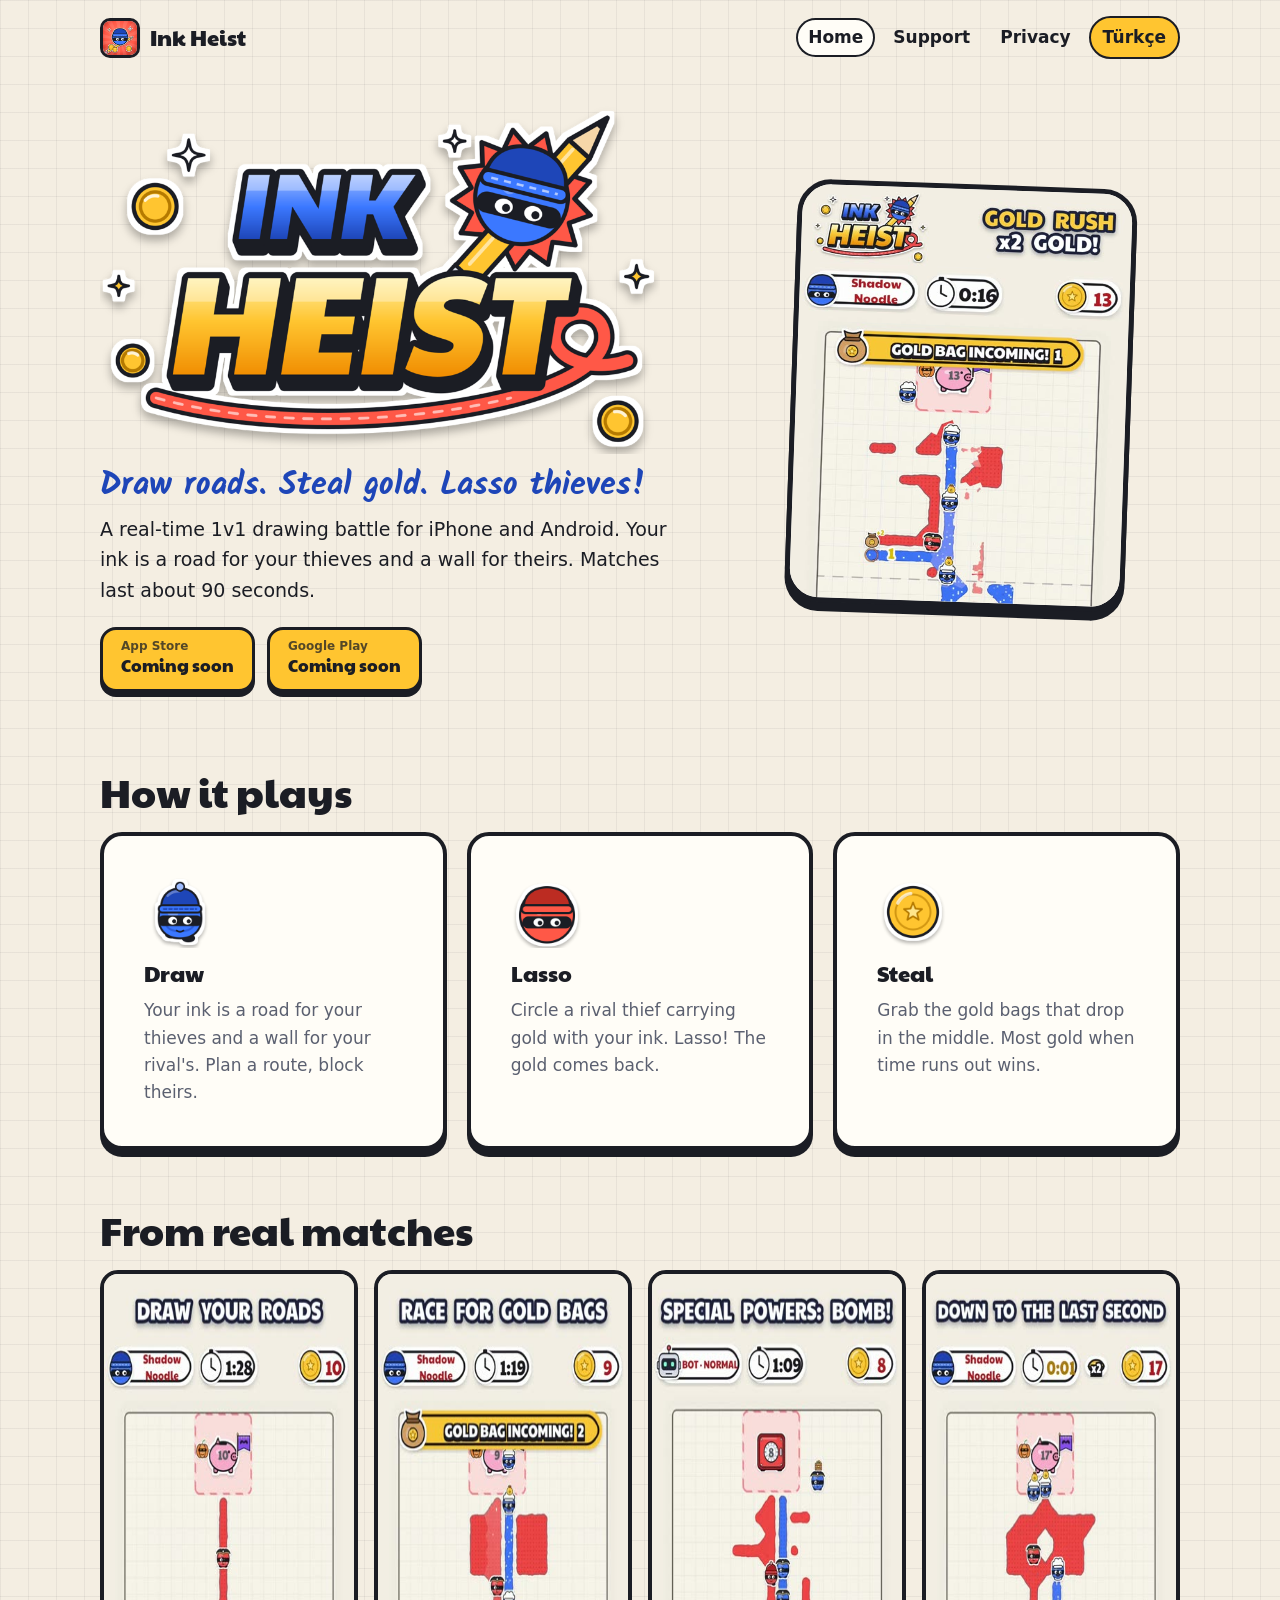
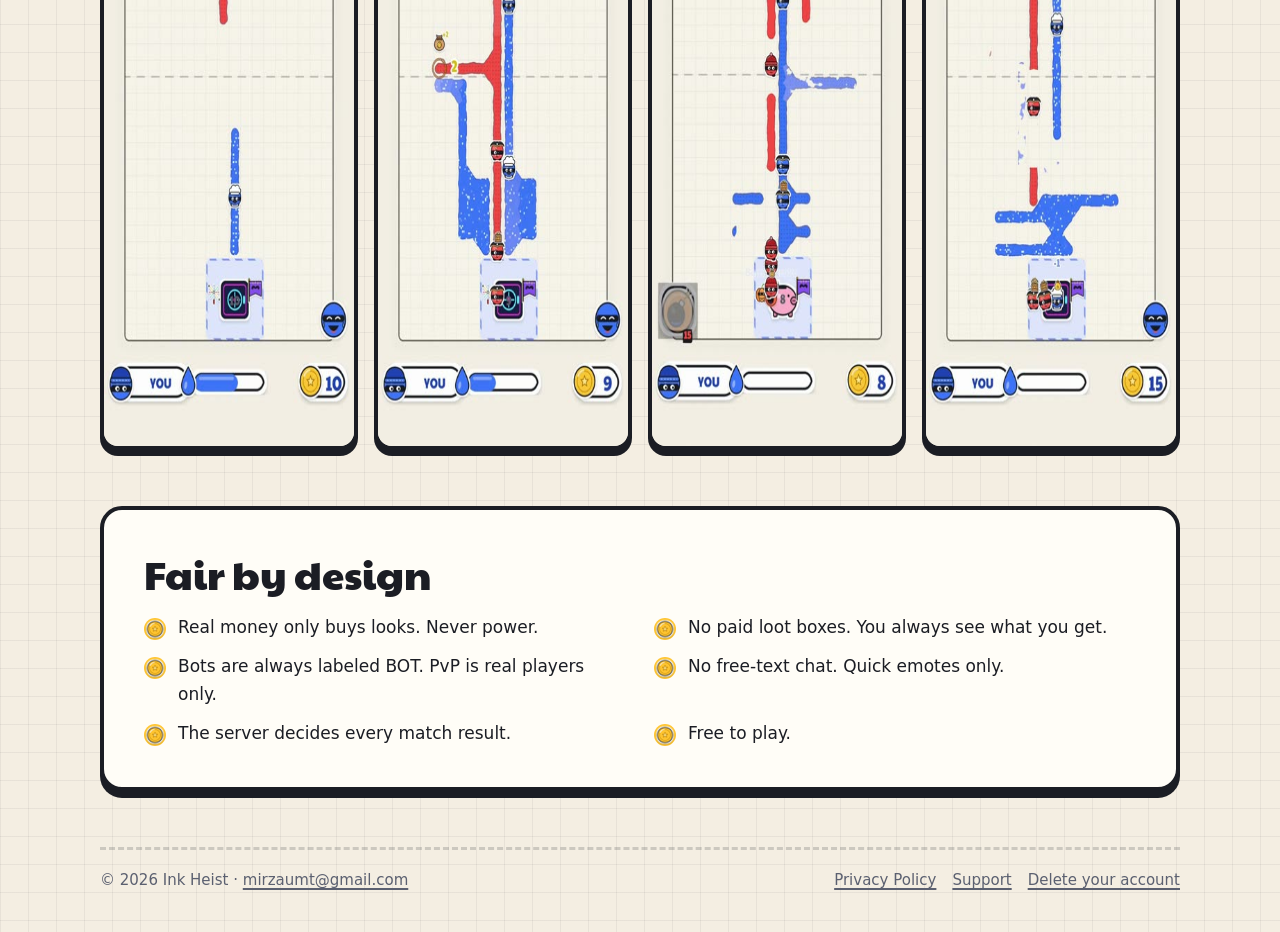
==== index.html @ 4b84d2a7 "Ink Heist site: home, privacy, support, account deletion (EN + TR)" ====
<!doctype html>
<html lang="en">
<head>
<meta charset="utf-8">
<meta name="viewport" content="width=device-width, initial-scale=1">
<title>Ink Heist: real-time 1v1 drawing battles</title>
<meta name="description" content="Draw roads, steal gold, lasso thieves. A real-time 1v1 drawing game for iPhone and Android.">
<meta property="og:title" content="Ink Heist: real-time 1v1 drawing battles">
<meta property="og:description" content="Draw roads, steal gold, lasso thieves. A real-time 1v1 drawing game for iPhone and Android.">
<meta property="og:image" content="assets/icon-512.png">
<link rel="alternate" hreflang="en" href="index.html">
<link rel="alternate" hreflang="tr" href="tr/index.html">
<link rel="icon" type="image/png" href="assets/favicon.png">
<link rel="apple-touch-icon" href="assets/apple-touch-icon.png">
<link rel="stylesheet" href="style.css">
</head>
<body>
<header class="top"><div class="wrap">
  <a class="brand" href="index.html"><img src="assets/icon-512.png" alt="" width="40" height="40">Ink Heist</a>
  <nav class="nav" aria-label="Site"><a href="index.html" aria-current="page">Home</a><a href="support.html">Support</a><a href="privacy.html">Privacy</a><a class="lang" href="tr/index.html" hreflang="tr" lang="tr">Türkçe</a></nav>
</div></header>
<main class="wrap">

<section class="hero">
  <div>
    <h1><img src="assets/logo-en.png" alt="Ink Heist" width="900" height="570"></h1>
    <p class="tagline">Draw roads. Steal gold. Lasso thieves!</p>
    <p class="lead">A real-time 1v1 drawing battle for iPhone and Android. Your ink is a road for your thieves and a wall for theirs. Matches last about 90 seconds.</p>
    <div class="badges">
      <span class="badge"><span><small>App Store</small>Coming soon</span></span>
      <span class="badge"><span><small>Google Play</small>Coming soon</span></span>
    </div>
  </div>
  <div class="phone">
    <video src="assets/teaser.mp4" poster="assets/teaser-poster.jpg" autoplay muted loop playsinline aria-label="Ink Heist gameplay: two players draw ink roads and walls while thieves race for gold."></video>
    <img class="poster" src="assets/teaser-poster.jpg" alt="Ink Heist gameplay: two players draw ink roads and walls while thieves race for gold.">
  </div>
</section>
<section><h2>How it plays</h2><div class="grid3"><div class="card feature"><img src="assets/thief_0_a.png" alt="" width="72" height="72"><h3>Draw</h3><p>Your ink is a road for your thieves and a wall for your rival's. Plan a route, block theirs.</p></div><div class="card feature"><img src="assets/head_1.png" alt="" width="72" height="72"><h3>Lasso</h3><p>Circle a rival thief carrying gold with your ink. Lasso! The gold comes back.</p></div><div class="card feature"><img src="assets/coin.png" alt="" width="72" height="72"><h3>Steal</h3><p>Grab the gold bags that drop in the middle. Most gold when time runs out wins.</p></div></div></section>
<section><h2>From real matches</h2><div class="shots"><img src="assets/shot-4.jpg" alt="" width="360" height="780" loading="lazy"><img src="assets/shot-9.jpg" alt="" width="360" height="780" loading="lazy"><img src="assets/shot-14.jpg" alt="" width="360" height="780" loading="lazy"><img src="assets/shot-22.jpg" alt="" width="360" height="780" loading="lazy"></div></section>
<section><div class="card"><h2>Fair by design</h2><ul class="promise"><li>Real money only buys looks. Never power.</li><li>No paid loot boxes. You always see what you get.</li><li>Bots are always labeled BOT. PvP is real players only.</li><li>No free-text chat. Quick emotes only.</li><li>The server decides every match result.</li><li>Free to play.</li></ul></div></section>

</main>
<footer><div class="wrap">
  <span>© 2026 Ink Heist · <a href="mailto:mirzaumt@gmail.com">mirzaumt@gmail.com</a></span>
  <nav aria-label="Legal"><a href="privacy.html">Privacy Policy</a><a href="support.html">Support</a><a href="delete-account.html">Delete your account</a></nav>
</div></footer>
</body>
</html>
---- style.css ----
/* Ink Heist site — "Marker & Sticker" style, same palette as the game. */
@font-face { font-family: "Paytone One"; src: url("fonts/PaytoneOne-Regular.woff") format("woff"); font-display: swap; }
@font-face { font-family: "Kalam"; src: url("fonts/Kalam-Bold.woff") format("woff"); font-weight: 700; font-display: swap; }

:root {
  --ink: #1B1D24;
  --paper: #FFFDF7;
  --desk: #F4EEE2;
  --grid: rgba(27, 29, 36, 0.06);
  --blue: #3B78FF; --blue-dark: #1E46B8; --blue-light: #DCE7FF;
  --red: #FF5847; --red-dark: #BC2C22;
  --gold: #FFC530; --gold-dark: #B57A00;
  --muted: #5B6070;
  --radius: 22px;
  --display: "Paytone One", "Arial Black", system-ui, sans-serif;
  --hand: "Kalam", "Comic Sans MS", cursive;
  --body: system-ui, -apple-system, "Segoe UI", Roboto, "Helvetica Neue", Arial, sans-serif;
}

* { box-sizing: border-box; }
html { -webkit-text-size-adjust: 100%; }
body {
  margin: 0; color: var(--ink); font-family: var(--body); font-size: 17px; line-height: 1.6;
  background-color: var(--desk);
  background-image: linear-gradient(var(--grid) 1px, transparent 1px), linear-gradient(90deg, var(--grid) 1px, transparent 1px);
  background-size: 28px 28px;
}
img, video { max-width: 100%; display: block; }
a { color: var(--blue-dark); text-decoration-thickness: 2px; text-underline-offset: 3px; }
a:hover { color: var(--red-dark); }
:focus-visible { outline: 3px solid var(--blue); outline-offset: 3px; border-radius: 6px; }

.wrap { width: min(1080px, 100% - 32px); margin-inline: auto; }

/* header */
.top { padding: 16px 0; }
.top .wrap { display: flex; align-items: center; justify-content: space-between; gap: 12px; flex-wrap: wrap; }
.brand { display: flex; align-items: center; gap: 10px; font-family: var(--display); font-size: 22px; color: var(--ink); text-decoration: none; }
.brand img { width: 40px; height: 40px; border-radius: 10px; border: 3px solid var(--ink); }
.nav { display: flex; gap: 6px; flex-wrap: wrap; align-items: center; }
.nav a { font-weight: 700; text-decoration: none; color: var(--ink); padding: 6px 12px; border-radius: 999px; }
.nav a:hover, .nav a[aria-current="page"] { background: var(--paper); box-shadow: inset 0 0 0 2px var(--ink); color: var(--ink); }
.nav .lang { border: 2px solid var(--ink); background: var(--gold); }

/* sticker card */
.card {
  background: var(--paper); border: 4px solid var(--ink); border-radius: var(--radius);
  box-shadow: 0 7px 0 var(--ink); padding: clamp(20px, 4vw, 40px);
}

/* hero */
.hero { display: grid; grid-template-columns: 1.15fr 0.85fr; gap: clamp(20px, 4vw, 48px); align-items: center; padding: 24px 0 48px; }
.hero h1 { margin: 0; }
.hero h1 img { width: min(560px, 100%); height: auto; }
.tagline { font-family: var(--hand); font-size: clamp(24px, 3.4vw, 32px); color: var(--blue-dark); line-height: 1.25; margin: 12px 0 8px; }
.lead { font-size: 19px; max-width: 34em; margin: 0 0 22px; }
.phone {
  justify-self: center; width: min(340px, 100%); border: 5px solid var(--ink); border-radius: 34px; overflow: hidden;
  box-shadow: 0 9px 0 var(--ink); background: var(--paper); transform: rotate(2deg);
}
.badges { display: flex; gap: 12px; flex-wrap: wrap; align-items: center; }
.badge {
  display: inline-flex; align-items: center; gap: 10px; font-family: var(--display); font-size: 17px; color: var(--ink);
  background: var(--gold); border: 3px solid var(--ink); border-radius: 16px; padding: 10px 18px; box-shadow: 0 5px 0 var(--ink);
}
.badge small { display: block; font-family: var(--body); font-weight: 700; font-size: 12px; line-height: 1; opacity: 0.75; }
.soon { font-family: var(--hand); font-size: 20px; color: var(--muted); }

/* sections */
section { padding: 28px 0; }
h2 { font-family: var(--display); font-weight: 400; font-size: clamp(28px, 4vw, 40px); line-height: 1.15; margin: 0 0 18px; }
h3 { font-family: var(--display); font-weight: 400; font-size: 22px; margin: 0 0 6px; }
.grid3 { display: grid; grid-template-columns: repeat(3, 1fr); gap: 20px; }
.feature { text-align: left; }
.feature img { width: 72px; height: 72px; object-fit: contain; margin-bottom: 8px; }
.feature p { margin: 0; color: var(--muted); }
.shots { display: grid; grid-template-columns: repeat(4, 1fr); gap: 16px; }
.shots img { border: 4px solid var(--ink); border-radius: 18px; box-shadow: 0 6px 0 var(--ink); background: var(--paper); }
.promise { display: grid; grid-template-columns: repeat(2, 1fr); gap: 12px 28px; padding: 0; list-style: none; margin: 0; }
.promise li { padding-left: 34px; position: relative; }
.promise li::before { content: ""; position: absolute; left: 0; top: 4px; width: 22px; height: 22px; border-radius: 50%; background: var(--gold) url("assets/coin.png") center/22px no-repeat; }

/* documents (privacy etc.) */
.doc { max-width: 780px; margin: 8px auto 48px; }
.doc h1 { font-family: var(--display); font-weight: 400; font-size: clamp(32px, 5vw, 46px); line-height: 1.1; margin: 0 0 6px; }
.doc .meta { color: var(--muted); margin: 0 0 24px; }
.doc h2 { font-size: 26px; margin: 34px 0 10px; }
.doc ul { padding-left: 22px; }
.doc li { margin: 6px 0; }
.doc table { width: 100%; border-collapse: collapse; margin: 12px 0 8px; font-size: 15px; }
.doc th, .doc td { text-align: left; vertical-align: top; padding: 10px; border-bottom: 2px solid #E6E0D3; }
.doc th { font-family: var(--display); font-weight: 400; background: var(--blue-light); }
.table-scroll { overflow-x: auto; }
.callout { border: 3px solid var(--ink); border-radius: 16px; background: var(--blue-light); padding: 14px 18px; margin: 18px 0; }
.steps { counter-reset: s; list-style: none; padding: 0; }
.steps li { counter-increment: s; position: relative; padding: 4px 0 10px 48px; }
.steps li::before { content: counter(s); position: absolute; left: 0; top: 0; width: 34px; height: 34px; border-radius: 50%; display: grid; place-items: center; font-family: var(--display); background: var(--gold); border: 3px solid var(--ink); }
.mail { font-family: var(--display); font-size: 20px; word-break: break-all; }
details { border-bottom: 2px solid #E6E0D3; padding: 12px 0; }
summary { cursor: pointer; font-weight: 700; }

/* footer */
footer { padding: 28px 0 40px; color: var(--muted); font-size: 15px; }
footer .wrap { display: flex; gap: 10px 22px; flex-wrap: wrap; justify-content: space-between; border-top: 3px dashed rgba(27,29,36,0.18); padding-top: 18px; }
footer nav { display: flex; gap: 16px; flex-wrap: wrap; }
footer a { color: var(--muted); }

@media (max-width: 860px) {
  .hero { grid-template-columns: 1fr; text-align: center; }
  .hero .lead { margin-inline: auto; }
  .badges { justify-content: center; }
  .phone { transform: none; }
  .grid3 { grid-template-columns: 1fr; }
  .shots { grid-template-columns: repeat(2, 1fr); }
  .promise { grid-template-columns: 1fr; }
}
@media (prefers-reduced-motion: reduce) { .phone video { display: none; } .phone .poster { display: block; } }
.phone .poster { display: none; }
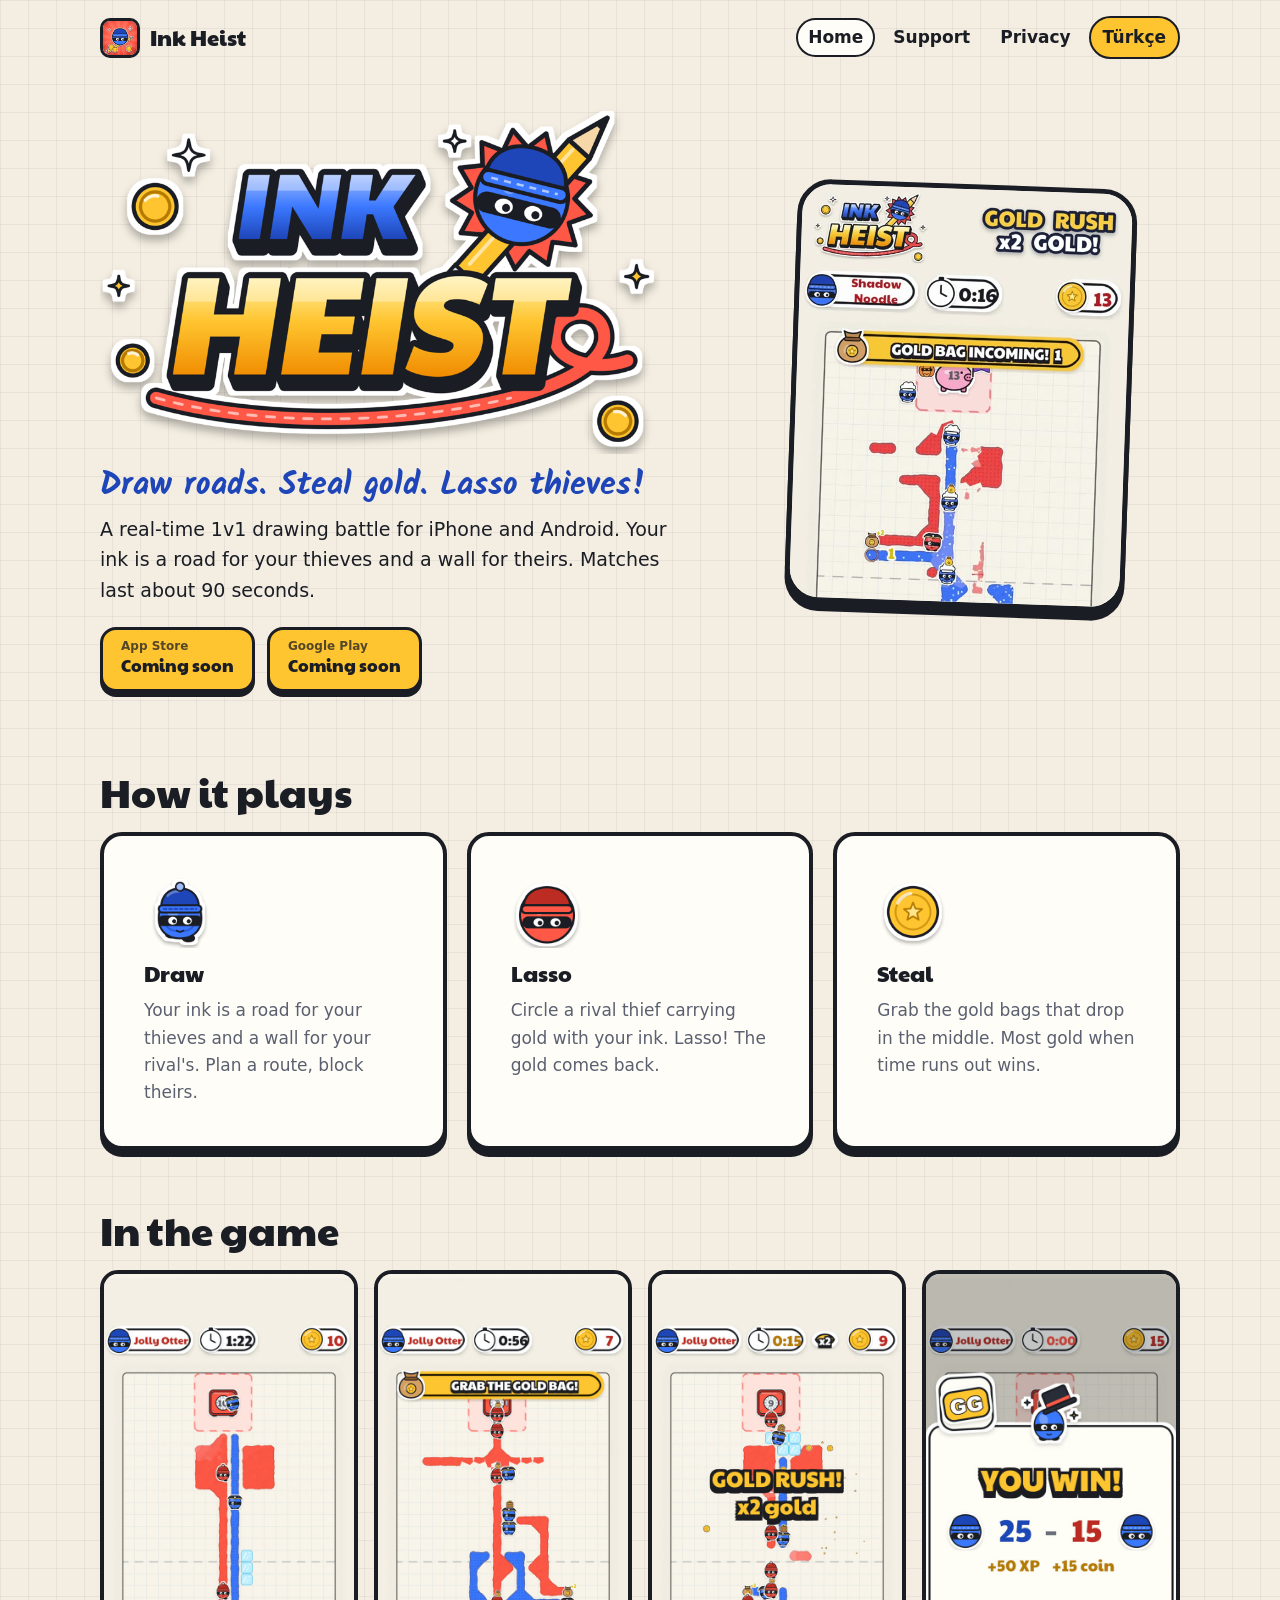
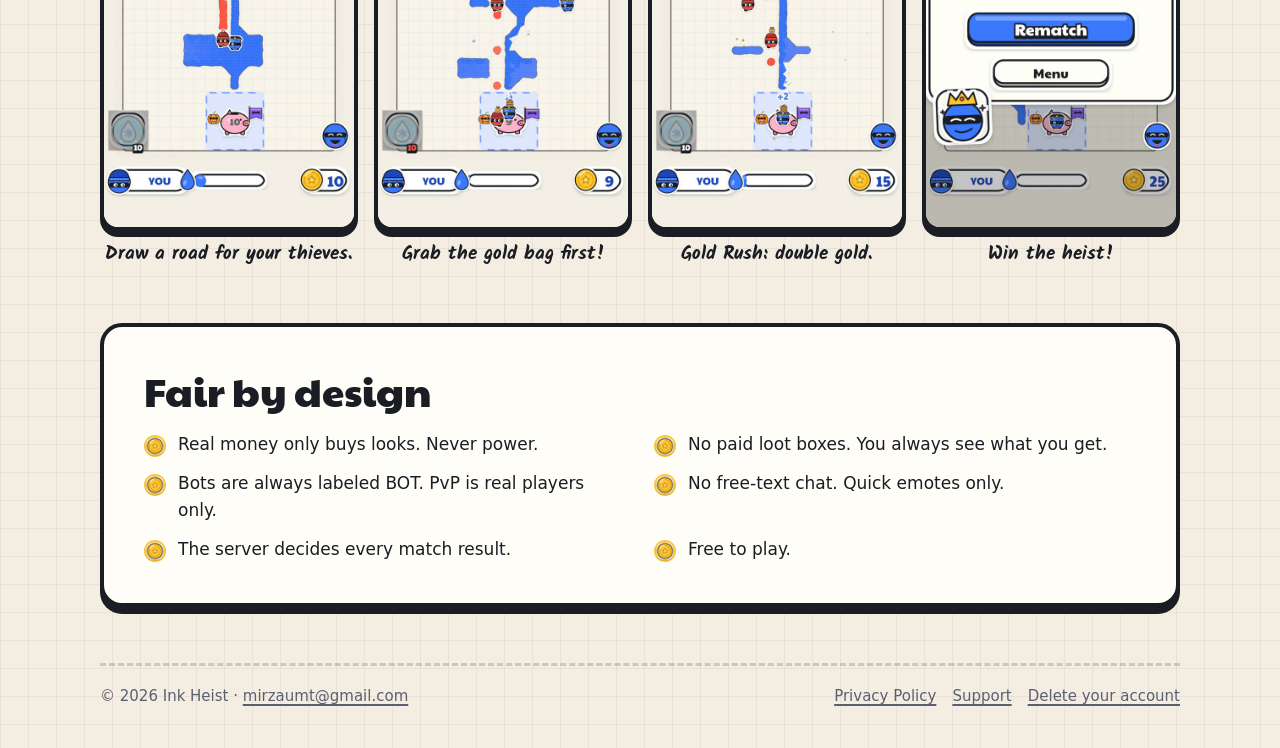
==== commit ba5da997: "Sharp full-resolution gameplay screenshots with captions; fix squished images Co-Authored-By: Claude" ====
--- a/index.html
+++ b/index.html
@@ -37,7 +37,7 @@
   </div>
 </section>
 <section><h2>How it plays</h2><div class="grid3"><div class="card feature"><img src="assets/thief_0_a.png" alt="" width="72" height="72"><h3>Draw</h3><p>Your ink is a road for your thieves and a wall for your rival's. Plan a route, block theirs.</p></div><div class="card feature"><img src="assets/head_1.png" alt="" width="72" height="72"><h3>Lasso</h3><p>Circle a rival thief carrying gold with your ink. Lasso! The gold comes back.</p></div><div class="card feature"><img src="assets/coin.png" alt="" width="72" height="72"><h3>Steal</h3><p>Grab the gold bags that drop in the middle. Most gold when time runs out wins.</p></div></div></section>
-<section><h2>From real matches</h2><div class="shots"><img src="assets/shot-4.jpg" alt="" width="360" height="780" loading="lazy"><img src="assets/shot-9.jpg" alt="" width="360" height="780" loading="lazy"><img src="assets/shot-14.jpg" alt="" width="360" height="780" loading="lazy"><img src="assets/shot-22.jpg" alt="" width="360" height="780" loading="lazy"></div></section>
+<section><h2>In the game</h2><div class="shots"><figure><img src="assets/en-shot-1.jpg" alt="Draw a road for your thieves." width="600" height="1304" loading="lazy"><figcaption>Draw a road for your thieves.</figcaption></figure><figure><img src="assets/en-shot-2.jpg" alt="Grab the gold bag first!" width="600" height="1304" loading="lazy"><figcaption>Grab the gold bag first!</figcaption></figure><figure><img src="assets/en-shot-3.jpg" alt="Gold Rush: double gold." width="600" height="1304" loading="lazy"><figcaption>Gold Rush: double gold.</figcaption></figure><figure><img src="assets/en-shot-4.jpg" alt="Win the heist!" width="600" height="1304" loading="lazy"><figcaption>Win the heist!</figcaption></figure></div></section>
 <section><div class="card"><h2>Fair by design</h2><ul class="promise"><li>Real money only buys looks. Never power.</li><li>No paid loot boxes. You always see what you get.</li><li>Bots are always labeled BOT. PvP is real players only.</li><li>No free-text chat. Quick emotes only.</li><li>The server decides every match result.</li><li>Free to play.</li></ul></div></section>
 
 </main>
--- a/style.css
+++ b/style.css
@@ -75,7 +75,9 @@
 .feature img { width: 72px; height: 72px; object-fit: contain; margin-bottom: 8px; }
 .feature p { margin: 0; color: var(--muted); }
 .shots { display: grid; grid-template-columns: repeat(4, 1fr); gap: 16px; }
-.shots img { border: 4px solid var(--ink); border-radius: 18px; box-shadow: 0 6px 0 var(--ink); background: var(--paper); }
+.shots figure { margin: 0; }
+.shots img { width: 100%; height: auto; aspect-ratio: 600 / 1304; object-fit: cover; border: 4px solid var(--ink); border-radius: 18px; box-shadow: 0 6px 0 var(--ink); background: var(--paper); }
+.shots figcaption { font-family: var(--hand); font-size: 19px; line-height: 1.25; text-align: center; margin-top: 12px; }
 .promise { display: grid; grid-template-columns: repeat(2, 1fr); gap: 12px 28px; padding: 0; list-style: none; margin: 0; }
 .promise li { padding-left: 34px; position: relative; }
 .promise li::before { content: ""; position: absolute; left: 0; top: 4px; width: 22px; height: 22px; border-radius: 50%; background: var(--gold) url("assets/coin.png") center/22px no-repeat; }
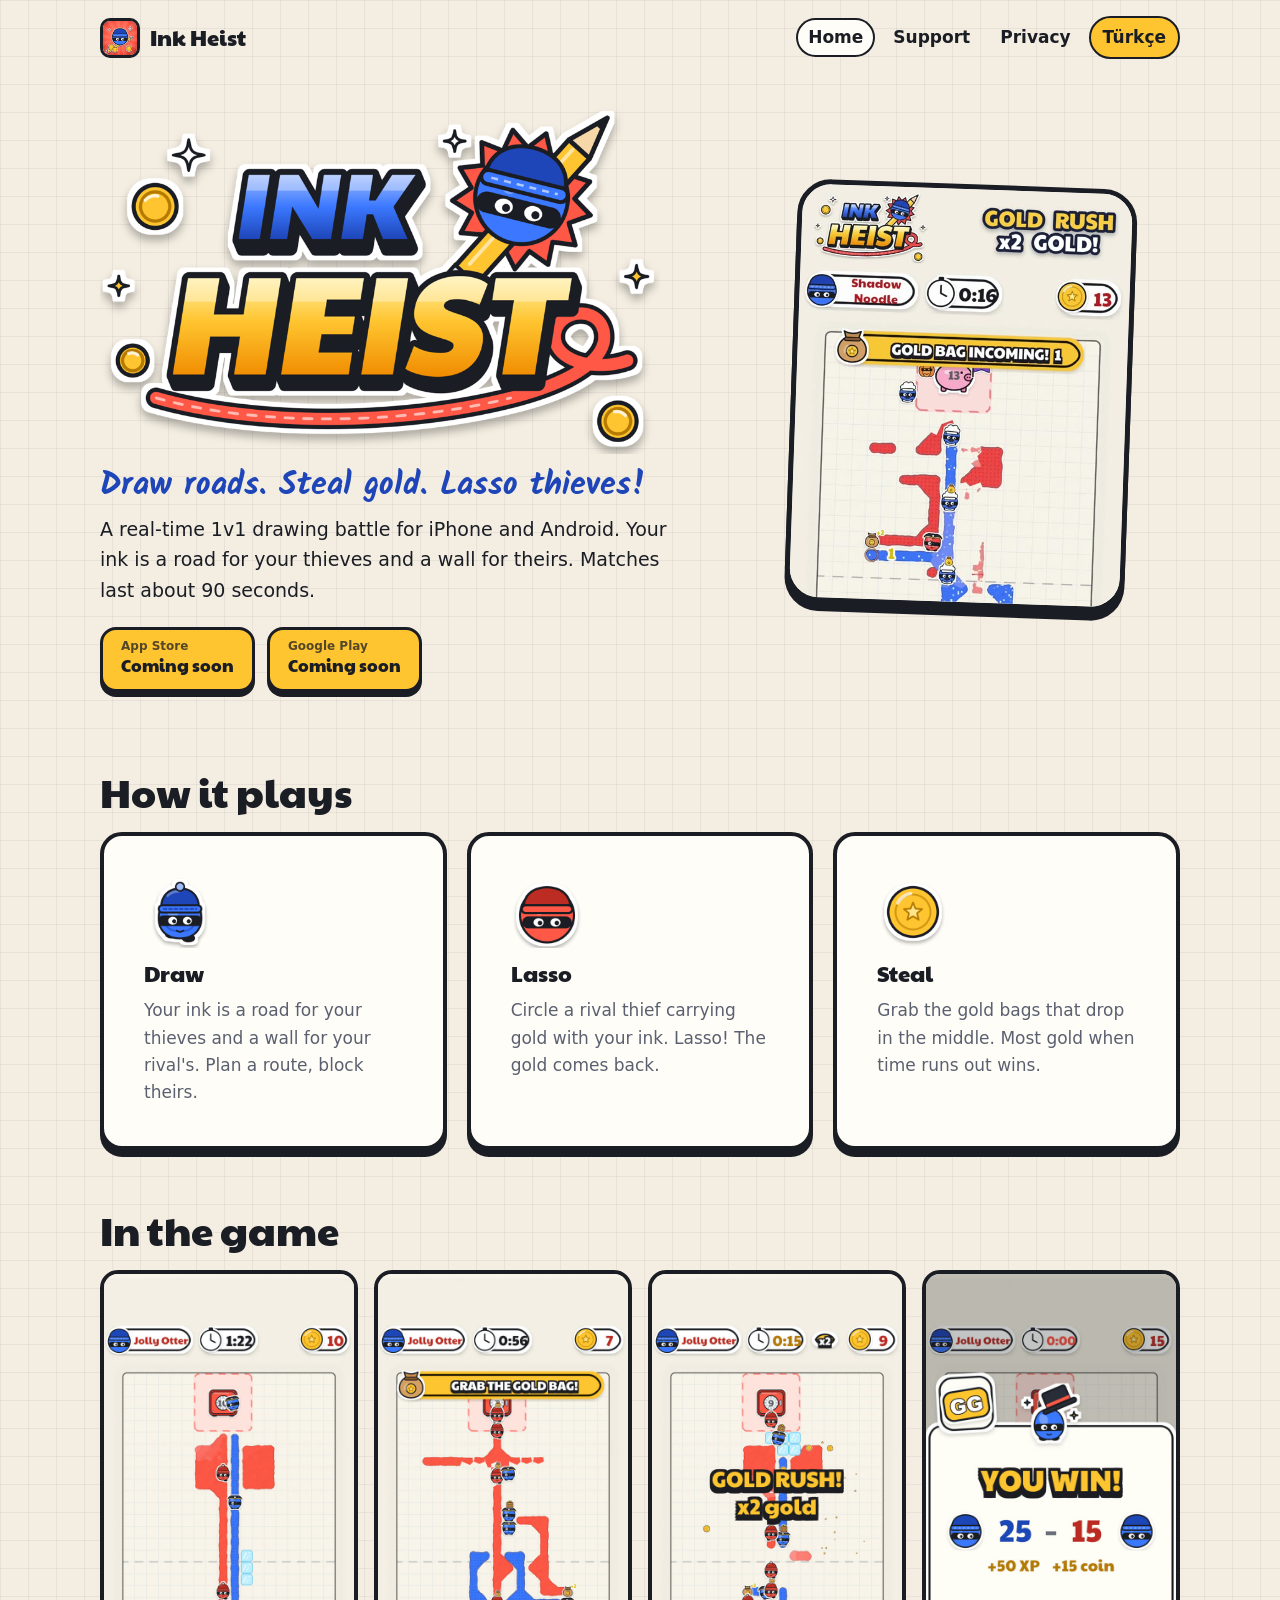
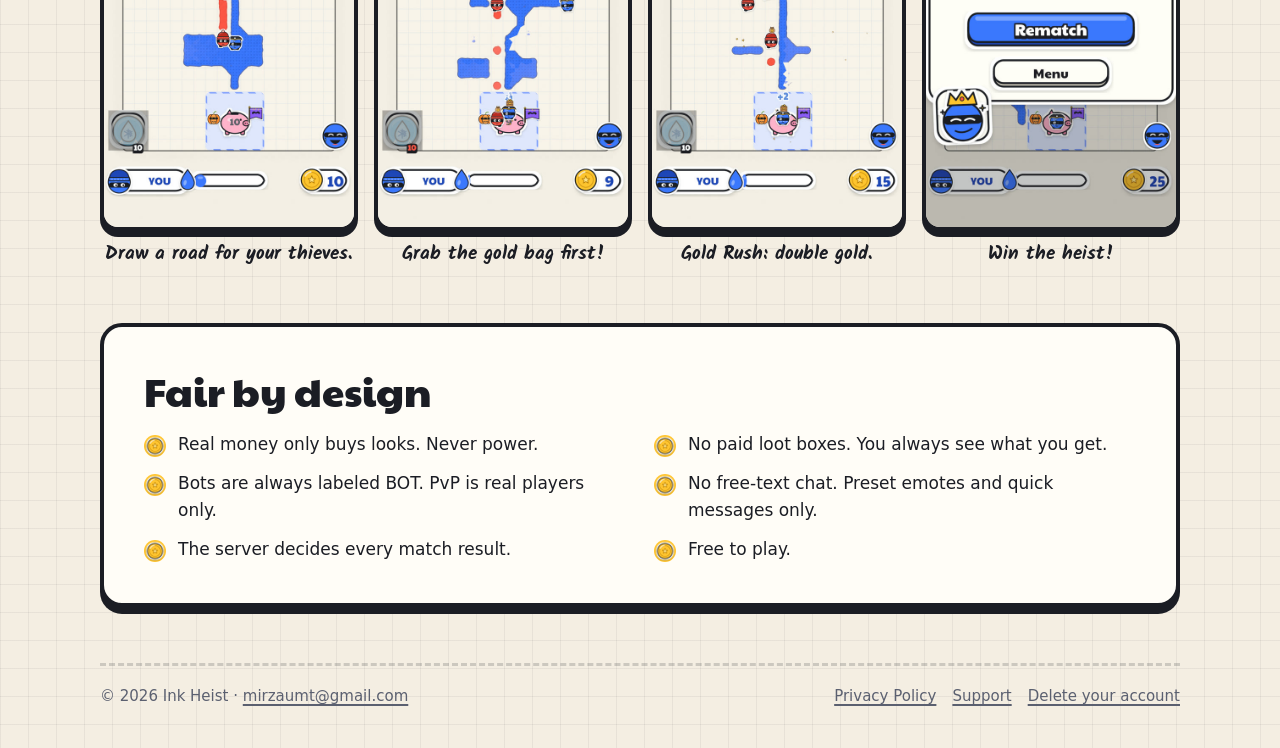
==== commit 96093604: "Privacy: friends, quick messages and gifts; FAQ on adding friends Co-Authored-By: Claude Opus 5.5 <n" ====
--- a/index.html
+++ b/index.html
@@ -38,7 +38,7 @@
 </section>
 <section><h2>How it plays</h2><div class="grid3"><div class="card feature"><img src="assets/thief_0_a.png" alt="" width="72" height="72"><h3>Draw</h3><p>Your ink is a road for your thieves and a wall for your rival's. Plan a route, block theirs.</p></div><div class="card feature"><img src="assets/head_1.png" alt="" width="72" height="72"><h3>Lasso</h3><p>Circle a rival thief carrying gold with your ink. Lasso! The gold comes back.</p></div><div class="card feature"><img src="assets/coin.png" alt="" width="72" height="72"><h3>Steal</h3><p>Grab the gold bags that drop in the middle. Most gold when time runs out wins.</p></div></div></section>
 <section><h2>In the game</h2><div class="shots"><figure><img src="assets/en-shot-1.jpg" alt="Draw a road for your thieves." width="600" height="1304" loading="lazy"><figcaption>Draw a road for your thieves.</figcaption></figure><figure><img src="assets/en-shot-2.jpg" alt="Grab the gold bag first!" width="600" height="1304" loading="lazy"><figcaption>Grab the gold bag first!</figcaption></figure><figure><img src="assets/en-shot-3.jpg" alt="Gold Rush: double gold." width="600" height="1304" loading="lazy"><figcaption>Gold Rush: double gold.</figcaption></figure><figure><img src="assets/en-shot-4.jpg" alt="Win the heist!" width="600" height="1304" loading="lazy"><figcaption>Win the heist!</figcaption></figure></div></section>
-<section><div class="card"><h2>Fair by design</h2><ul class="promise"><li>Real money only buys looks. Never power.</li><li>No paid loot boxes. You always see what you get.</li><li>Bots are always labeled BOT. PvP is real players only.</li><li>No free-text chat. Quick emotes only.</li><li>The server decides every match result.</li><li>Free to play.</li></ul></div></section>
+<section><div class="card"><h2>Fair by design</h2><ul class="promise"><li>Real money only buys looks. Never power.</li><li>No paid loot boxes. You always see what you get.</li><li>Bots are always labeled BOT. PvP is real players only.</li><li>No free-text chat. Preset emotes and quick messages only.</li><li>The server decides every match result.</li><li>Free to play.</li></ul></div></section>
 
 </main>
 <footer><div class="wrap">
